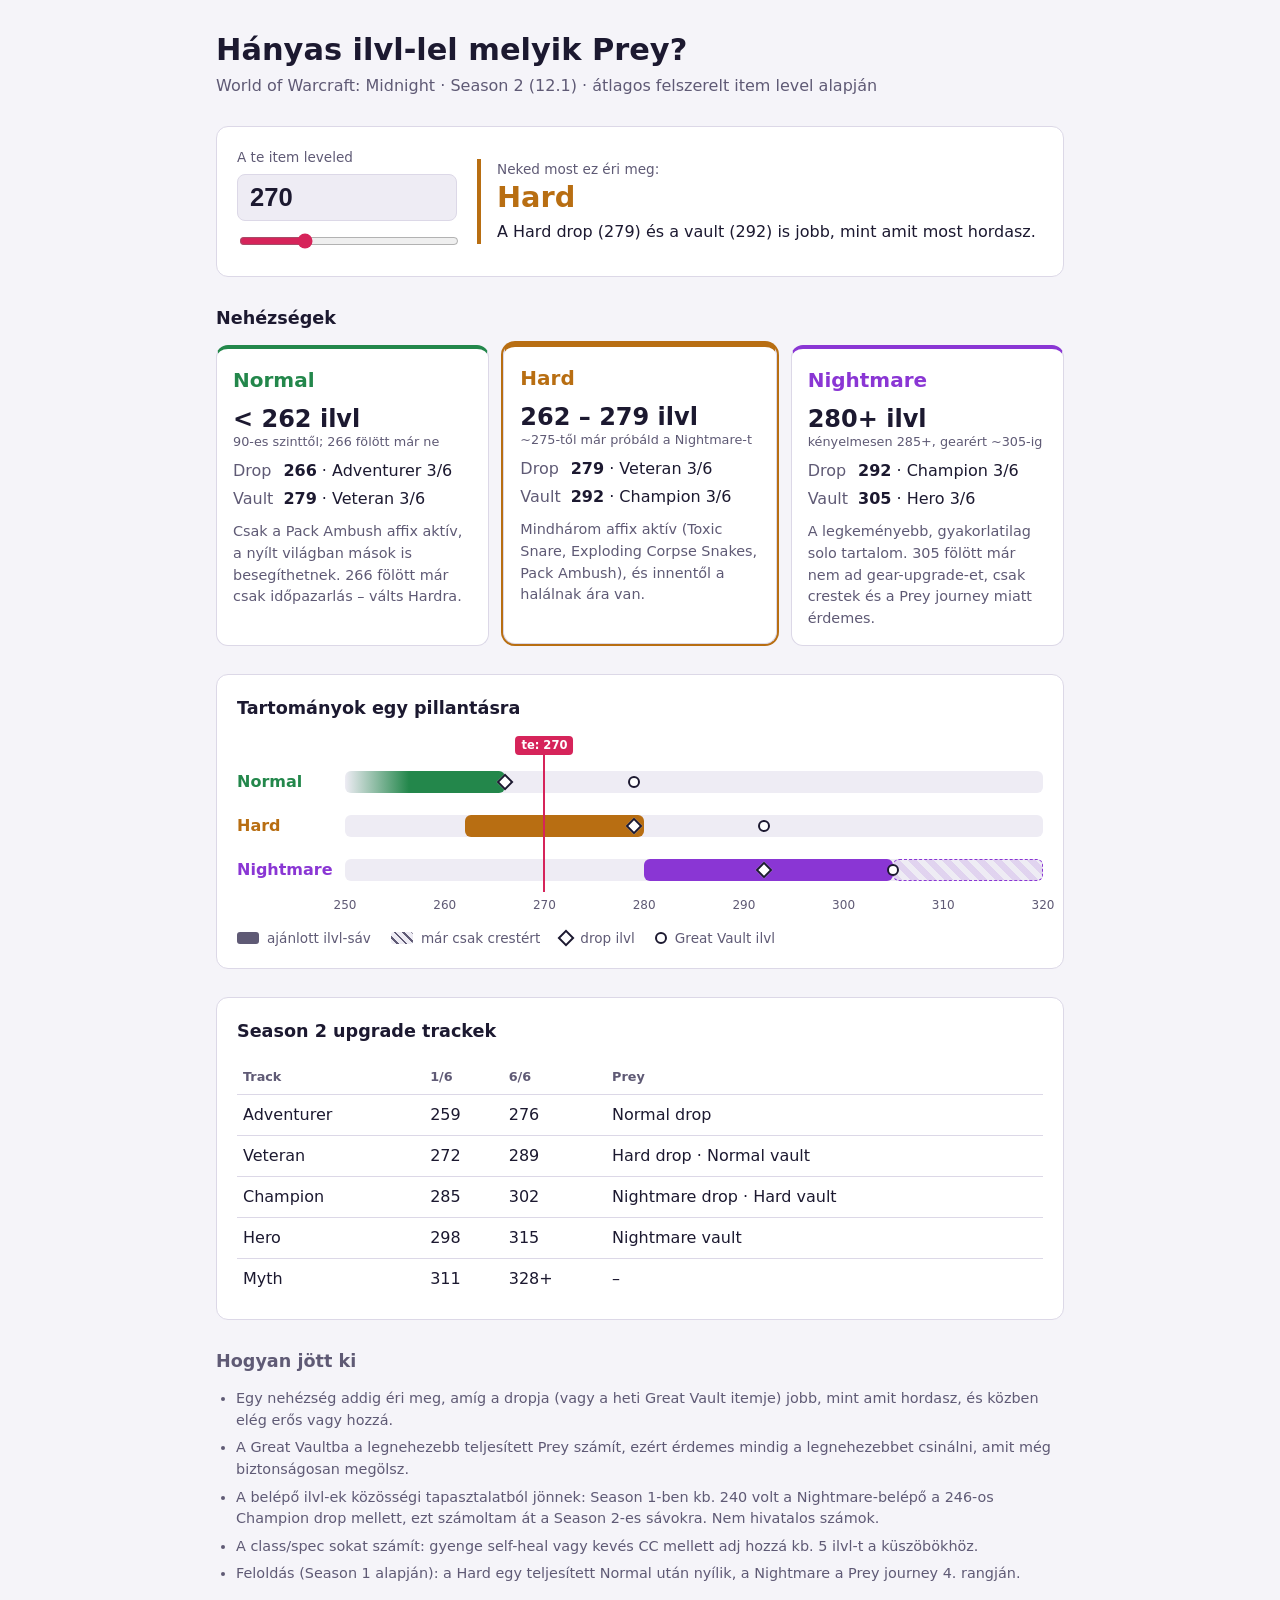
==== prey.html @ d72b1e9f "Add Prey item level guide page Standalone prey.html showing which WoW Midnight Season 2 Prey difficu" ====
<!DOCTYPE html>
<html lang="hu">
<head>
    <meta charset="UTF-8">
    <meta name="viewport" content="width=device-width, initial-scale=1.0">
    <title>Prey ilvl útmutató</title>
    <style>
        :root {
            --bg: #f5f4f9;
            --surface: #ffffff;
            --surface-2: #eeecf4;
            --text: #1c1930;
            --muted: #5f5a75;
            --border: #dcd8e7;
            --normal: #23874b;
            --normal-soft: #23874b22;
            --hard: #b86e12;
            --hard-soft: #b86e1222;
            --nightmare: #8a36d4;
            --nightmare-soft: #8a36d422;
            --marker: #d6245a;
            color-scheme: light;
        }
        @media (prefers-color-scheme: dark) {
            :root:not([data-theme="light"]) {
                --bg: #0d0b14;
                --surface: #17141f;
                --surface-2: #211d2c;
                --text: #ece9f5;
                --muted: #a39db7;
                --border: #2f2a3d;
                --normal: #4cc47a;
                --normal-soft: #4cc47a26;
                --hard: #f0a23c;
                --hard-soft: #f0a23c26;
                --nightmare: #b77cf2;
                --nightmare-soft: #b77cf22b;
                --marker: #ff5c8a;
                color-scheme: dark;
            }
        }
        :root[data-theme="dark"] {
            --bg: #0d0b14;
            --surface: #17141f;
            --surface-2: #211d2c;
            --text: #ece9f5;
            --muted: #a39db7;
            --border: #2f2a3d;
            --normal: #4cc47a;
            --normal-soft: #4cc47a26;
            --hard: #f0a23c;
            --hard-soft: #f0a23c26;
            --nightmare: #b77cf2;
            --nightmare-soft: #b77cf22b;
            --marker: #ff5c8a;
            color-scheme: dark;
        }

        * {
            box-sizing: border-box;
        }
        body {
            background: var(--bg);
            color: var(--text);
            font-family: system-ui, -apple-system, "Segoe UI", Roboto, sans-serif;
            line-height: 1.5;
            margin: 0;
        }
        main {
            margin: 0 auto;
            max-width: 880px;
            padding: 32px 16px 48px;
        }
        h1 {
            font-size: 1.9rem;
            line-height: 1.2;
            margin: 0 0 6px;
        }
        h2 {
            font-size: 1.1rem;
            margin: 0 0 14px;
        }
        .sub {
            color: var(--muted);
            margin: 0 0 28px;
        }
        section {
            margin-bottom: 28px;
        }
        .panel {
            background: var(--surface);
            border: 1px solid var(--border);
            border-radius: 12px;
            padding: 20px;
        }

        /* --- Kalkulátor --- */
        .calc {
            align-items: center;
            display: grid;
            gap: 20px;
            grid-template-columns: minmax(0, 220px) minmax(0, 1fr);
        }
        .calc label {
            color: var(--muted);
            display: block;
            font-size: .85rem;
            margin-bottom: 6px;
        }
        .calc input[type="number"] {
            background: var(--surface-2);
            border: 1px solid var(--border);
            border-radius: 8px;
            color: var(--text);
            font-size: 1.6rem;
            font-variant-numeric: tabular-nums;
            font-weight: 700;
            padding: 8px 12px;
            width: 100%;
        }
        .calc input[type="range"] {
            accent-color: var(--marker);
            margin-top: 12px;
            width: 100%;
        }
        .verdict {
            border-left: 4px solid var(--verdict, var(--border));
            padding-left: 16px;
        }
        .verdict .label {
            color: var(--muted);
            font-size: .85rem;
        }
        .verdict .name {
            color: var(--verdict, var(--text));
            font-size: 1.8rem;
            font-weight: 800;
            line-height: 1.2;
        }
        .verdict p {
            margin: 6px 0 0;
        }

        /* --- Kártyák --- */
        .cards {
            display: grid;
            gap: 14px;
            grid-template-columns: repeat(3, minmax(0, 1fr));
        }
        .card {
            background: var(--surface);
            border: 1px solid var(--border);
            border-radius: 12px;
            border-top: 4px solid var(--c);
            display: flex;
            flex-direction: column;
            gap: 10px;
            padding: 16px;
            transition: box-shadow .2s, transform .2s;
        }
        .card.active {
            box-shadow: 0 0 0 2px var(--c);
            transform: translateY(-2px);
        }
        .card h3 {
            color: var(--c);
            font-size: 1.25rem;
            margin: 0;
        }
        .card .range {
            font-size: 1.5rem;
            font-variant-numeric: tabular-nums;
            font-weight: 800;
            line-height: 1.2;
        }
        .card .range small {
            color: var(--muted);
            display: block;
            font-size: .8rem;
            font-weight: 500;
        }
        .card dl {
            display: grid;
            gap: 4px 10px;
            grid-template-columns: auto 1fr;
            margin: 0;
        }
        .card dt {
            color: var(--muted);
        }
        .card dd {
            font-variant-numeric: tabular-nums;
            margin: 0;
        }
        .card dd b {
            font-weight: 700;
        }
        .card p {
            color: var(--muted);
            font-size: .9rem;
            margin: 0;
        }
        .normal {
            --c: var(--normal);
            --c-soft: var(--normal-soft);
        }
        .hard {
            --c: var(--hard);
            --c-soft: var(--hard-soft);
        }
        .nightmare {
            --c: var(--nightmare);
            --c-soft: var(--nightmare-soft);
        }

        /* --- Sávdiagram --- */
        .chart {
            padding-top: 24px;
            position: relative;
        }
        .row {
            align-items: center;
            display: grid;
            gap: 12px;
            grid-template-columns: 96px minmax(0, 1fr);
            height: 44px;
        }
        .row .rname {
            color: var(--c);
            font-weight: 700;
        }
        .track {
            background: var(--surface-2);
            border-radius: 6px;
            height: 22px;
            position: relative;
        }
        .band {
            background: var(--c);
            border-radius: 6px;
            height: 100%;
            position: absolute;
            top: 0;
        }
        .band.fade-left {
            background: linear-gradient(to right, transparent, var(--c) 40%);
        }
        .band.tail {
            background: repeating-linear-gradient(45deg, var(--c-soft) 0 6px, transparent 6px 12px);
            border: 1px dashed var(--c);
        }
        .tick {
            background: var(--surface);
            border: 2px solid var(--text);
            height: 12px;
            position: absolute;
            top: 50%;
            transform: translate(-50%, -50%) rotate(45deg);
            width: 12px;
        }
        .tick.vault {
            border-radius: 50%;
            transform: translate(-50%, -50%);
        }
        .axis {
            display: grid;
            gap: 12px;
            grid-template-columns: 96px minmax(0, 1fr);
            margin-top: 4px;
        }
        .axis .scale {
            color: var(--muted);
            font-size: .75rem;
            font-variant-numeric: tabular-nums;
            height: 18px;
            position: relative;
        }
        .axis .scale span {
            position: absolute;
            transform: translateX(-50%);
        }
        .you {
            bottom: 22px;
            left: 108px;
            pointer-events: none;
            position: absolute;
            right: 0;
            top: 16px;
        }
        .you .line {
            background: var(--marker);
            bottom: 0;
            position: absolute;
            top: 0;
            transform: translateX(-1px);
            width: 2px;
        }
        .you .tag {
            background: var(--marker);
            border-radius: 4px;
            color: #fff;
            font-size: .72rem;
            font-weight: 700;
            padding: 1px 6px;
            position: absolute;
            top: -16px;
            transform: translateX(-50%);
            white-space: nowrap;
        }
        .legend {
            color: var(--muted);
            display: flex;
            flex-wrap: wrap;
            font-size: .85rem;
            gap: 8px 20px;
            margin-top: 14px;
        }
        .legend span {
            align-items: center;
            display: inline-flex;
            gap: 8px;
        }
        .legend .tick {
            position: static;
            transform: rotate(45deg);
        }
        .legend .tick.vault {
            transform: none;
        }
        .legend .sw {
            border-radius: 3px;
            display: inline-block;
            height: 12px;
            width: 22px;
        }

        /* --- Táblázat, lábjegyzet --- */
        .tracks {
            border-collapse: collapse;
            font-variant-numeric: tabular-nums;
            width: 100%;
        }
        .tracks th,
        .tracks td {
            border-bottom: 1px solid var(--border);
            padding: 8px 6px;
            text-align: left;
        }
        .tracks th {
            color: var(--muted);
            font-size: .8rem;
            font-weight: 600;
        }
        .tracks tr:last-child td {
            border-bottom: 0;
        }
        .notes {
            color: var(--muted);
            font-size: .9rem;
        }
        .notes ul {
            margin: 0;
            padding-left: 20px;
        }
        .notes li + li {
            margin-top: 6px;
        }

        @media (max-width: 720px) {
            .cards {
                grid-template-columns: minmax(0, 1fr);
            }
            .calc {
                grid-template-columns: minmax(0, 1fr);
            }
            h1 {
                font-size: 1.5rem;
            }
        }
        @media (max-width: 420px) {
            .row,
            .axis {
                grid-template-columns: 80px minmax(0, 1fr);
                gap: 8px;
            }
            .row .rname {
                font-size: .85rem;
            }
            .axis .scale .minor {
                display: none;
            }
            .you {
                left: 88px;
            }
        }
    </style>
</head>
<body>
    <main>
        <h1>Hányas ilvl-lel melyik Prey?</h1>
        <p class="sub">World of Warcraft: Midnight · Season 2 (12.1) · átlagos felszerelt item level alapján</p>

        <section class="panel">
            <div class="calc">
                <div>
                    <label for="ilvl">A te item leveled</label>
                    <input id="ilvl" type="number" min="200" max="340" step="1" value="270" inputmode="numeric">
                    <input id="ilvl-range" type="range" min="250" max="320" step="1" value="270" aria-label="Item level csúszka">
                </div>
                <div class="verdict" id="verdict">
                    <div class="label">Neked most ez éri meg:</div>
                    <div class="name" id="verdict-name">–</div>
                    <p id="verdict-text"></p>
                </div>
            </div>
        </section>

        <section>
            <h2>Nehézségek</h2>
            <div class="cards">
                <article class="card normal" data-key="normal">
                    <h3>Normal</h3>
                    <div class="range">&lt; 262 ilvl<small>90-es szinttől; 266 fölött már ne</small></div>
                    <dl>
                        <dt>Drop</dt><dd><b>266</b> · Adventurer 3/6</dd>
                        <dt>Vault</dt><dd><b>279</b> · Veteran 3/6</dd>
                    </dl>
                    <p>Csak a Pack Ambush affix aktív, a nyílt világban mások is besegíthetnek. 266 fölött már csak idő&shy;pazarlás – válts Hardra.</p>
                </article>
                <article class="card hard" data-key="hard">
                    <h3>Hard</h3>
                    <div class="range">262 – 279 ilvl<small>~275-től már próbáld a Nightmare-t</small></div>
                    <dl>
                        <dt>Drop</dt><dd><b>279</b> · Veteran 3/6</dd>
                        <dt>Vault</dt><dd><b>292</b> · Champion 3/6</dd>
                    </dl>
                    <p>Mindhárom affix aktív (Toxic Snare, Exploding Corpse Snakes, Pack Ambush), és innentől a halálnak ára van.</p>
                </article>
                <article class="card nightmare" data-key="nightmare">
                    <h3>Nightmare</h3>
                    <div class="range">280+ ilvl<small>kényelmesen 285+, gearért ~305-ig</small></div>
                    <dl>
                        <dt>Drop</dt><dd><b>292</b> · Champion 3/6</dd>
                        <dt>Vault</dt><dd><b>305</b> · Hero 3/6</dd>
                    </dl>
                    <p>A legkeményebb, gyakorlatilag solo tartalom. 305 fölött már nem ad gear-upgrade-et, csak crestek és a Prey journey miatt érdemes.</p>
                </article>
            </div>
        </section>

        <section class="panel">
            <h2>Tartományok egy pillantásra</h2>
            <div class="chart" id="chart"></div>
            <div class="legend">
                <span><i class="sw" style="background: var(--muted)"></i>ajánlott ilvl-sáv</span>
                <span><i class="sw" style="background: repeating-linear-gradient(45deg, var(--surface-2) 0 4px, var(--muted) 4px 6px)"></i>már csak crestért</span>
                <span><i class="tick"></i>drop ilvl</span>
                <span><i class="tick vault"></i>Great Vault ilvl</span>
            </div>
        </section>

        <section class="panel">
            <h2>Season 2 upgrade trackek</h2>
            <table class="tracks">
                <thead>
                    <tr><th>Track</th><th>1/6</th><th>6/6</th><th>Prey</th></tr>
                </thead>
                <tbody>
                    <tr><td>Adventurer</td><td>259</td><td>276</td><td>Normal drop</td></tr>
                    <tr><td>Veteran</td><td>272</td><td>289</td><td>Hard drop · Normal vault</td></tr>
                    <tr><td>Champion</td><td>285</td><td>302</td><td>Nightmare drop · Hard vault</td></tr>
                    <tr><td>Hero</td><td>298</td><td>315</td><td>Nightmare vault</td></tr>
                    <tr><td>Myth</td><td>311</td><td>328+</td><td>–</td></tr>
                </tbody>
            </table>
        </section>

        <section class="notes">
            <h2>Hogyan jött ki</h2>
            <ul>
                <li>Egy nehézség addig éri meg, amíg a dropja (vagy a heti Great Vault itemje) jobb, mint amit hordasz, és közben elég erős vagy hozzá.</li>
                <li>A Great Vaultba a legnehezebb teljesített Prey számít, ezért érdemes mindig a legnehezebbet csinálni, amit még biztonságosan megölsz.</li>
                <li>A belépő ilvl-ek közösségi tapasztalatból jönnek: Season 1-ben kb. 240 volt a Nightmare-belépő a 246-os Champion drop mellett, ezt számoltam át a Season 2-es sávokra. Nem hivatalos számok.</li>
                <li>A class/spec sokat számít: gyenge self-heal vagy kevés CC mellett adj hozzá kb. 5 ilvl-t a küszöbökhöz.</li>
                <li>Feloldás (Season 1 alapján): a Hard egy teljesített Normal után nyílik, a Nightmare a Prey journey 4. rangján.</li>
            </ul>
        </section>
    </main>

    <script>
        'use strict';

        const MIN = 250;
        const MAX = 320;

        const DIFFS = [
            { key: 'normal', name: 'Normal', from: MIN, to: 266, fadeLeft: true, drop: 266, vault: 279 },
            { key: 'hard', name: 'Hard', from: 262, to: 280, drop: 279, vault: 292 },
            { key: 'nightmare', name: 'Nightmare', from: 280, to: 305, tailTo: MAX, drop: 292, vault: 305 },
        ];

        const pct = (v) => ((Math.min(Math.max(v, MIN), MAX) - MIN) / (MAX - MIN)) * 100;

        const recommend = (ilvl) => {
            if (ilvl < 262) {
                return ['normal', 'A Normal drop (266) még upgrade, a Hard viszont még fájhat. 262 körül válts Hardra.'];
            }
            if (ilvl < 275) {
                return ['hard', 'A Hard drop (279) és a vault (292) is jobb, mint amit most hordasz.'];
            }
            if (ilvl < 280) {
                return ['hard', 'Még a Hard a biztos, de a Nightmare-t már megpróbálhatod, ha a class-od jól bírja.'];
            }
            if (ilvl < 292) {
                return ['nightmare', 'A Nightmare drop (292) és a Hero vault (305) is upgrade.'];
            }
            if (ilvl < 305) {
                return ['nightmare', 'A drop már ritkán upgrade, de a 305-ös Hero vault item még igen.'];
            }
            return ['nightmare', 'Gear szempontjából már nem ad upgrade-et – csak crestek és a Prey journey miatt érdemes.'];
        };

        const chart = document.getElementById('chart');

        const buildChart = () => {
            const rows = DIFFS.map((d) => {
                const band = `<div class="band${d.fadeLeft ? ' fade-left' : ''}" style="left:${pct(d.from)}%;width:${pct(d.to) - pct(d.from)}%"></div>`;
                const tail = d.tailTo
                    ? `<div class="band tail" style="left:${pct(d.to)}%;width:${pct(d.tailTo) - pct(d.to)}%"></div>`
                    : '';
                return `
                    <div class="row ${d.key}">
                        <div class="rname">${d.name}</div>
                        <div class="track">
                            ${band}${tail}
                            <i class="tick" style="left:${pct(d.drop)}%" title="Drop: ${d.drop}"></i>
                            <i class="tick vault" style="left:${pct(d.vault)}%" title="Great Vault: ${d.vault}"></i>
                        </div>
                    </div>`;
            }).join('');

            const ticks = [];
            for (let v = MIN; v <= MAX; v += 10) {
                ticks.push(`<span${(v - MIN) % 20 ? ' class="minor"' : ''} style="left:${pct(v)}%">${v}</span>`);
            }

            chart.innerHTML = `
                ${rows}
                <div class="axis"><div></div><div class="scale">${ticks.join('')}</div></div>
                <div class="you"><div class="line" id="you-line"></div><div class="tag" id="you-tag"></div></div>`;
        };

        const numberInput = document.getElementById('ilvl');
        const rangeInput = document.getElementById('ilvl-range');
        const verdict = document.getElementById('verdict');
        const verdictName = document.getElementById('verdict-name');
        const verdictText = document.getElementById('verdict-text');

        const update = (ilvl) => {
            const cards = document.querySelectorAll('.card');
            const youLine = document.getElementById('you-line');
            const youTag = document.getElementById('you-tag');

            if (!Number.isFinite(ilvl) || ilvl < 1) {
                verdictName.textContent = '–';
                verdictText.textContent = 'Írd be az átlagos item leveled.';
                verdict.style.removeProperty('--verdict');
                cards.forEach((c) => c.classList.remove('active'));
                youLine.style.display = youTag.style.display = 'none';
                return;
            }

            const [key, text] = recommend(ilvl);
            const diff = DIFFS.find((d) => d.key === key);

            verdictName.textContent = diff.name;
            verdictText.textContent = text;
            verdict.style.setProperty('--verdict', `var(--${key})`);
            cards.forEach((c) => c.classList.toggle('active', c.dataset.key === key));

            const x = `${pct(ilvl)}%`;
            youLine.style.display = youTag.style.display = '';
            youLine.style.left = youTag.style.left = x;
            youTag.textContent = ilvl < MIN ? `${ilvl} ◂` : ilvl > MAX ? `▸ ${ilvl}` : `te: ${ilvl}`;

            try {
                localStorage.setItem('prey-ilvl', String(ilvl));
            } catch (e) {
                // Tárolás nélkül is működik.
            }
        };

        numberInput.addEventListener('input', () => {
            const v = parseInt(numberInput.value, 10);
            if (Number.isFinite(v)) {
                rangeInput.value = Math.min(Math.max(v, MIN), MAX);
            }
            update(v);
        });

        rangeInput.addEventListener('input', () => {
            numberInput.value = rangeInput.value;
            update(parseInt(rangeInput.value, 10));
        });

        buildChart();

        let start = 270;
        try {
            const saved = parseInt(localStorage.getItem('prey-ilvl'), 10);
            if (Number.isFinite(saved)) {
                start = saved;
            }
        } catch (e) {
            // Nincs mentett érték.
        }
        numberInput.value = start;
        rangeInput.value = Math.min(Math.max(start, MIN), MAX);
        update(start);
    </script>
</body>
</html>
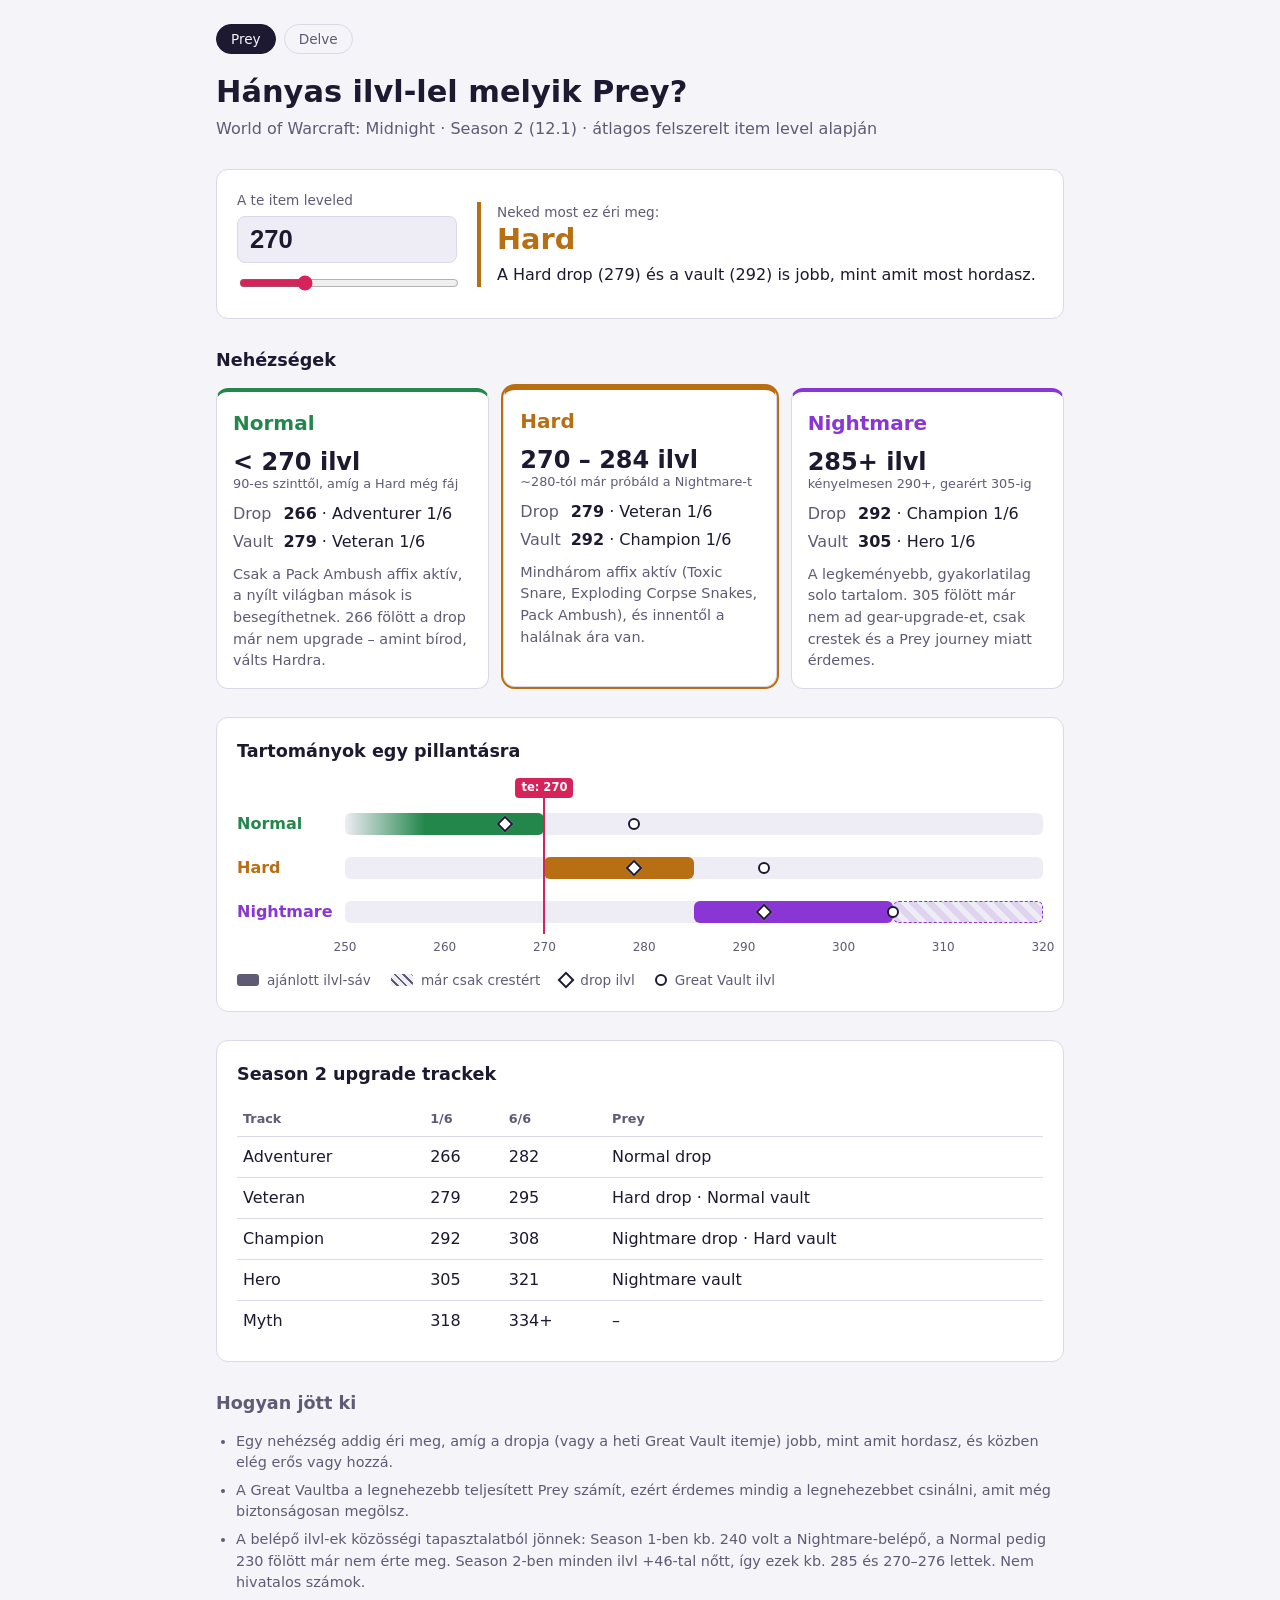
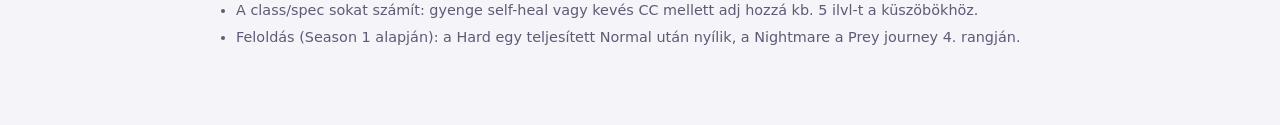
==== commit 8f1848e9: "Add Bountiful Delve tier calculator, fix Prey ilvls Add delves.html: recommends a Bountiful Delve ti" ====
--- a/prey.html
+++ b/prey.html
@@ -69,7 +69,25 @@
         main {
             margin: 0 auto;
             max-width: 880px;
-            padding: 32px 16px 48px;
+            padding: 24px 16px 48px;
+        }
+        nav {
+            display: flex;
+            gap: 8px;
+            margin-bottom: 20px;
+        }
+        nav a {
+            border: 1px solid var(--border);
+            border-radius: 999px;
+            color: var(--muted);
+            font-size: .85rem;
+            padding: 4px 14px;
+            text-decoration: none;
+        }
+        nav a[aria-current="page"] {
+            background: var(--text);
+            border-color: var(--text);
+            color: var(--bg);
         }
         h1 {
             font-size: 1.9rem;
@@ -397,6 +415,11 @@
 </head>
 <body>
     <main>
+        <nav>
+            <a href="prey.html" aria-current="page">Prey</a>
+            <a href="delves.html">Delve</a>
+        </nav>
+
         <h1>Hányas ilvl-lel melyik Prey?</h1>
         <p class="sub">World of Warcraft: Midnight · Season 2 (12.1) · átlagos felszerelt item level alapján</p>
 
@@ -420,28 +443,28 @@
             <div class="cards">
                 <article class="card normal" data-key="normal">
                     <h3>Normal</h3>
-                    <div class="range">&lt; 262 ilvl<small>90-es szinttől; 266 fölött már ne</small></div>
+                    <div class="range">&lt; 270 ilvl<small>90-es szinttől, amíg a Hard még fáj</small></div>
                     <dl>
-                        <dt>Drop</dt><dd><b>266</b> · Adventurer 3/6</dd>
-                        <dt>Vault</dt><dd><b>279</b> · Veteran 3/6</dd>
+                        <dt>Drop</dt><dd><b>266</b> · Adventurer 1/6</dd>
+                        <dt>Vault</dt><dd><b>279</b> · Veteran 1/6</dd>
                     </dl>
-                    <p>Csak a Pack Ambush affix aktív, a nyílt világban mások is besegíthetnek. 266 fölött már csak idő&shy;pazarlás – válts Hardra.</p>
+                    <p>Csak a Pack Ambush affix aktív, a nyílt világban mások is besegíthetnek. 266 fölött a drop már nem upgrade – amint bírod, válts Hardra.</p>
                 </article>
                 <article class="card hard" data-key="hard">
                     <h3>Hard</h3>
-                    <div class="range">262 – 279 ilvl<small>~275-től már próbáld a Nightmare-t</small></div>
+                    <div class="range">270 – 284 ilvl<small>~280-tól már próbáld a Nightmare-t</small></div>
                     <dl>
-                        <dt>Drop</dt><dd><b>279</b> · Veteran 3/6</dd>
-                        <dt>Vault</dt><dd><b>292</b> · Champion 3/6</dd>
+                        <dt>Drop</dt><dd><b>279</b> · Veteran 1/6</dd>
+                        <dt>Vault</dt><dd><b>292</b> · Champion 1/6</dd>
                     </dl>
                     <p>Mindhárom affix aktív (Toxic Snare, Exploding Corpse Snakes, Pack Ambush), és innentől a halálnak ára van.</p>
                 </article>
                 <article class="card nightmare" data-key="nightmare">
                     <h3>Nightmare</h3>
-                    <div class="range">280+ ilvl<small>kényelmesen 285+, gearért ~305-ig</small></div>
+                    <div class="range">285+ ilvl<small>kényelmesen 290+, gearért 305-ig</small></div>
                     <dl>
-                        <dt>Drop</dt><dd><b>292</b> · Champion 3/6</dd>
-                        <dt>Vault</dt><dd><b>305</b> · Hero 3/6</dd>
+                        <dt>Drop</dt><dd><b>292</b> · Champion 1/6</dd>
+                        <dt>Vault</dt><dd><b>305</b> · Hero 1/6</dd>
                     </dl>
                     <p>A legkeményebb, gyakorlatilag solo tartalom. 305 fölött már nem ad gear-upgrade-et, csak crestek és a Prey journey miatt érdemes.</p>
                 </article>
@@ -466,11 +489,11 @@
                     <tr><th>Track</th><th>1/6</th><th>6/6</th><th>Prey</th></tr>
                 </thead>
                 <tbody>
-                    <tr><td>Adventurer</td><td>259</td><td>276</td><td>Normal drop</td></tr>
-                    <tr><td>Veteran</td><td>272</td><td>289</td><td>Hard drop · Normal vault</td></tr>
-                    <tr><td>Champion</td><td>285</td><td>302</td><td>Nightmare drop · Hard vault</td></tr>
-                    <tr><td>Hero</td><td>298</td><td>315</td><td>Nightmare vault</td></tr>
-                    <tr><td>Myth</td><td>311</td><td>328+</td><td>–</td></tr>
+                    <tr><td>Adventurer</td><td>266</td><td>282</td><td>Normal drop</td></tr>
+                    <tr><td>Veteran</td><td>279</td><td>295</td><td>Hard drop · Normal vault</td></tr>
+                    <tr><td>Champion</td><td>292</td><td>308</td><td>Nightmare drop · Hard vault</td></tr>
+                    <tr><td>Hero</td><td>305</td><td>321</td><td>Nightmare vault</td></tr>
+                    <tr><td>Myth</td><td>318</td><td>334+</td><td>–</td></tr>
                 </tbody>
             </table>
         </section>
@@ -480,7 +503,7 @@
             <ul>
                 <li>Egy nehézség addig éri meg, amíg a dropja (vagy a heti Great Vault itemje) jobb, mint amit hordasz, és közben elég erős vagy hozzá.</li>
                 <li>A Great Vaultba a legnehezebb teljesített Prey számít, ezért érdemes mindig a legnehezebbet csinálni, amit még biztonságosan megölsz.</li>
-                <li>A belépő ilvl-ek közösségi tapasztalatból jönnek: Season 1-ben kb. 240 volt a Nightmare-belépő a 246-os Champion drop mellett, ezt számoltam át a Season 2-es sávokra. Nem hivatalos számok.</li>
+                <li>A belépő ilvl-ek közösségi tapasztalatból jönnek: Season 1-ben kb. 240 volt a Nightmare-belépő, a Normal pedig 230 fölött már nem érte meg. Season 2-ben minden ilvl +46-tal nőtt, így ezek kb. 285 és 270–276 lettek. Nem hivatalos számok.</li>
                 <li>A class/spec sokat számít: gyenge self-heal vagy kevés CC mellett adj hozzá kb. 5 ilvl-t a küszöbökhöz.</li>
                 <li>Feloldás (Season 1 alapján): a Hard egy teljesített Normal után nyílik, a Nightmare a Prey journey 4. rangján.</li>
             </ul>
@@ -494,21 +517,24 @@
         const MAX = 320;
 
         const DIFFS = [
-            { key: 'normal', name: 'Normal', from: MIN, to: 266, fadeLeft: true, drop: 266, vault: 279 },
-            { key: 'hard', name: 'Hard', from: 262, to: 280, drop: 279, vault: 292 },
-            { key: 'nightmare', name: 'Nightmare', from: 280, to: 305, tailTo: MAX, drop: 292, vault: 305 },
+            { key: 'normal', name: 'Normal', from: MIN, to: 270, fadeLeft: true, drop: 266, vault: 279 },
+            { key: 'hard', name: 'Hard', from: 270, to: 285, drop: 279, vault: 292 },
+            { key: 'nightmare', name: 'Nightmare', from: 285, to: 305, tailTo: MAX, drop: 292, vault: 305 },
         ];
 
         const pct = (v) => ((Math.min(Math.max(v, MIN), MAX) - MIN) / (MAX - MIN)) * 100;
 
         const recommend = (ilvl) => {
-            if (ilvl < 262) {
-                return ['normal', 'A Normal drop (266) még upgrade, a Hard viszont még fájhat. 262 körül válts Hardra.'];
-            }
-            if (ilvl < 275) {
+            if (ilvl < 266) {
+                return ['normal', 'A Normal drop (266) még upgrade, a Hard viszont még fájhat. 270 körül válts Hardra.'];
+            }
+            if (ilvl < 270) {
+                return ['normal', 'A Normal drop már nem upgrade, csak a vault (279). Ha bírod, inkább Hard.'];
+            }
+            if (ilvl < 280) {
                 return ['hard', 'A Hard drop (279) és a vault (292) is jobb, mint amit most hordasz.'];
             }
-            if (ilvl < 280) {
+            if (ilvl < 285) {
                 return ['hard', 'Még a Hard a biztos, de a Nightmare-t már megpróbálhatod, ha a class-od jól bírja.'];
             }
             if (ilvl < 292) {
